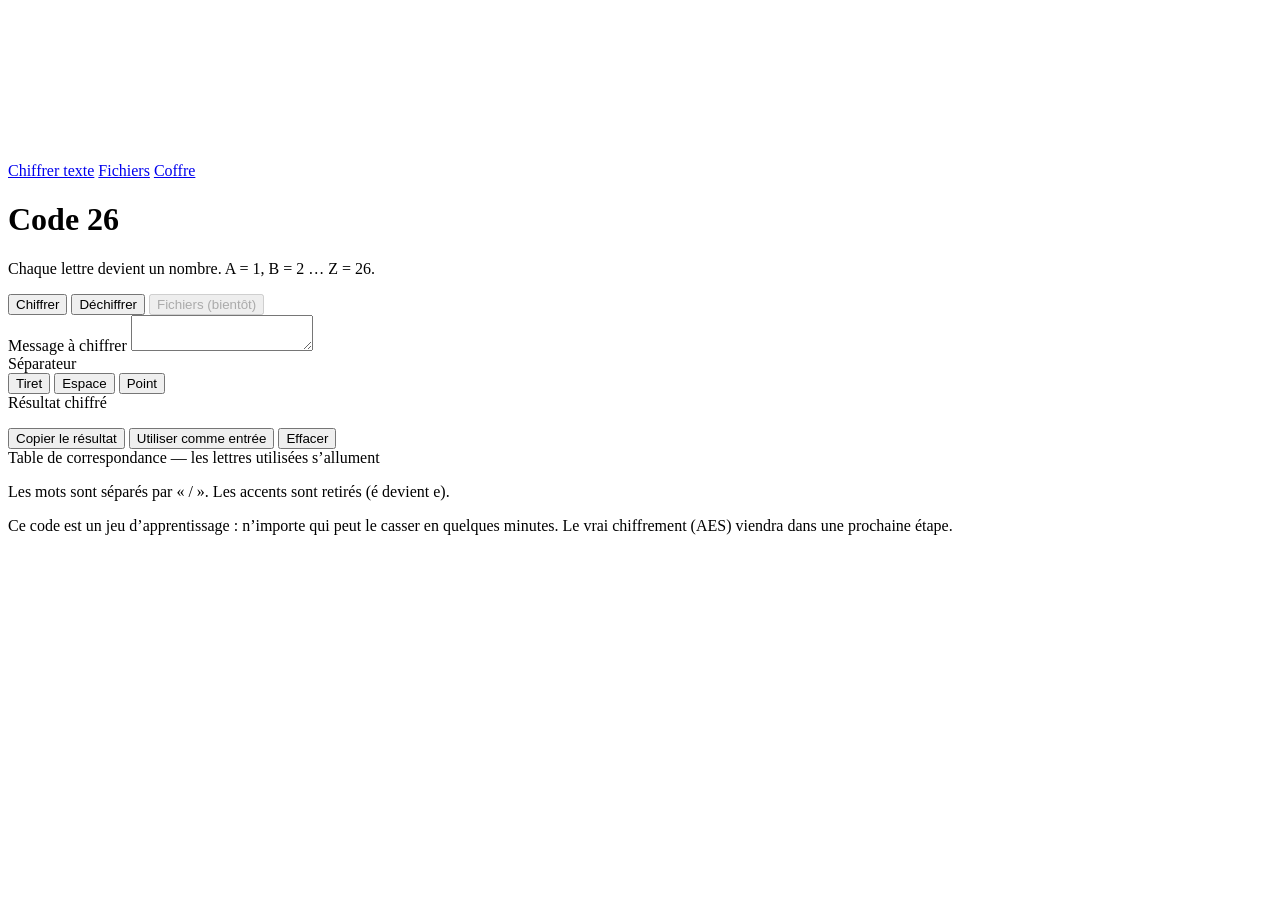
==== index.html @ 34f9f1ea "Rename INDEX.HTML to index.html" ====
<!DOCTYPE html>
<html lang="fr">
<head>
<meta charset="UTF-8">
<meta name="viewport" content="width=device-width, initial-scale=1, viewport-fit=cover">
<title>Code 26 – Chiffrer et déchiffrer</title>
<link rel="preconnect" href="https://fonts.googleapis.com">
<link rel="preconnect" href="https://fonts.gstatic.com" crossorigin>
<link href="https://fonts.googleapis.com/css2?family=Chakra+Petch:wght@400;600;700&family=JetBrains+Mono:wght@400;600&display=swap" rel="stylesheet">
<link rel="stylesheet" href="assets/style.css">
</head>
<body>
<canvas id="rain" aria-hidden="true"></canvas>
<div class="veil" aria-hidden="true"></div>

<nav class="topnav" aria-label="Navigation du projet">
  <a href="index.html" aria-current="page">Chiffrer texte</a>
  <a href="fichiers.html">Fichiers</a>
  <a href="coffre.html">Coffre</a>
</nav>

<main class="wrap">
  <h1>Code 26</h1>
  <p class="sub">Chaque lettre devient un nombre. A = 1, B = 2 … Z = 26.</p>
  <div id="demo" aria-hidden="true"></div>

  <section class="card" aria-label="Chiffrer et déchiffrer">
    <div class="tabs" role="tablist">
      <button class="tab" role="tab" id="tab-enc" aria-selected="true">Chiffrer</button>
      <button class="tab" role="tab" id="tab-dec" aria-selected="false">Déchiffrer</button>
      <button class="tab" role="tab" disabled title="Bientôt disponible">Fichiers (bientôt)</button>
    </div>

    <label for="inp" id="lbl-in">Message à chiffrer</label>
    <textarea id="inp" spellcheck="false" autocomplete="off" autocapitalize="off"></textarea>

    <div class="row" id="sepRow">
      <span class="lbl" style="margin:0">Séparateur</span>
      <div class="seg" role="group" aria-label="Séparateur entre les nombres">
        <button type="button" data-sep="-" aria-pressed="true">Tiret</button>
        <button type="button" data-sep=" " aria-pressed="false">Espace</button>
        <button type="button" data-sep="." aria-pressed="false">Point</button>
      </div>
    </div>

    <div class="lbl" id="lbl-out">Résultat chiffré</div>
    <div class="out" id="out" aria-live="polite" aria-labelledby="lbl-out"></div>
    <p class="status" id="status" role="status"></p>

    <div class="actions">
      <button class="btn main" id="copy" type="button">Copier le résultat</button>
      <button class="btn" id="swap" type="button">Utiliser comme entrée</button>
      <button class="btn" id="clear" type="button">Effacer</button>
    </div>
  </section>

  <section class="card" aria-label="Table de correspondance">
    <div class="lbl">Table de correspondance — les lettres utilisées s’allument</div>
    <div class="table" id="table"></div>
    <p class="note">Les mots sont séparés par « / ». Les accents sont retirés (é devient e).</p>
  </section>

  <p class="note">Ce code est un jeu d’apprentissage : n’importe qui peut le casser en quelques minutes. Le vrai chiffrement (AES) viendra dans une prochaine étape.</p>
</main>

<script>
const $ = id => document.getElementById(id);

//CORE
function clean(t){
  return t.replace(/œ/gi,'oe').replace(/æ/gi,'ae').replace(/ß/g,'ss')
    .normalize('NFD').replace(/[\u0300-\u036f]/g,'').toUpperCase();
}
function encode(t, sep){
  const words = clean(t).split(/\s+/).filter(Boolean);
  const out = [], used = new Set();
  let ignored = 0, count = 0;
  for (const w of words){
    const codes = [];
    for (const ch of w){
      const c = ch.charCodeAt(0);
      if (c >= 65 && c <= 90){ codes.push(c - 64); used.add(c - 64); count++; }
      else ignored++;
    }
    if (codes.length) out.push(codes.join(sep));
  }
  return { text: out.join(' / '), ignored, used, count, bad: [] };
}
function decode(t){
  const words = t.split(/\s*[\/|]\s*/).map(w => w.trim()).filter(Boolean);
  const used = new Set(), bad = [];
  let count = 0;
  const out = words.map(w => w.split(/[\s\-.,;:_]+/).filter(Boolean).map(tok => {
    if (/^\d{1,2}$/.test(tok)){
  status.classList.toggle('warn', warn);
}

function setMode(m){
  vals[mode] = inp.value;
  mode = m;
  inp.value = vals[m];
  const enc = m === 'enc';
  $('tab-enc').setAttribute('aria-selected', enc);
  $('tab-dec').setAttribute('aria-selected', !enc);
  $('lbl-in').textContent = enc ? 'Message à chiffrer' : 'Chiffres à déchiffrer';
  $('lbl-out').textContent = enc ? 'Résultat chiffré' : 'Message déchiffré';
  inp.placeholder = enc ? 'Écris ton message ici…' : 'Exemple : 1-20-20-5-14-20-9-15-14';
  $('sepRow').hidden = !enc;
  lastText = null;
  update();
}

$('tab-enc').onclick = () => { if (mode !== 'enc') setMode('enc'); };
$('tab-dec').onclick = () => { if (mode !== 'dec') setMode('dec'); };
inp.addEventListener('input', update);

document.querySelectorAll('.seg button').forEach(b => {
  b.onclick = () => {
    sep = b.dataset.sep;
    document.querySelectorAll('.seg button').forEach(x => x.setAttribute('aria-pressed', x === b));
    update();
  };
});

function flashStatus(t){
  status.classList.remove('warn');
  status.textContent = t;
  setTimeout(update, 1500);
}
function copyText(t){
  if (navigator.clipboard && window.isSecureContext) return navigator.clipboard.writeText(t);
  return new Promise((res, rej) => {
    const ta = document.createElement('textarea');
    ta.value = t; ta.style.position = 'fixed'; ta.style.opacity = '0';
    document.body.appendChild(ta); ta.select();
    try { document.execCommand('copy') ? res() : rej(); } catch (e) { rej(); }
    ta.remove();
  });
}
$('copy').onclick = () => {
  const t = out.textContent;
  if (!t) return flashStatus('Rien à copier pour le moment.');
  copyText(t).then(() => flashStatus('Copié.'), () => flashStatus('Copie impossible : sélectionne le texte à la main.'));
};
$('swap').onclick = () => {
  const t = out.textContent;
  if (!t) return flashStatus('Rien à utiliser pour le moment.');
  const next = mode === 'enc' ? 'dec' : 'enc';
  setMode(next);
  inp.value = t; vals[next] = t;
  update();
};
$('clear').onclick = () => { inp.value = ''; vals[mode] = ''; update(); inp.focus(); };

// Démo d'arrivée : ATTENTION se transforme en nombres
(function(){
  const demo = $('demo'), word = 'ATTENTION';
  const reduce = matchMedia('(prefers-reduced-motion: reduce)').matches;
  [...word].forEach((ch, i) => {
    const s = document.createElement('span');
    s.className = 'dg';
    s.innerHTML = '<b>' + ch + '</b><i>' + (ch.charCodeAt(0) - 64) + '</i>';
    demo.appendChild(s);
    if (reduce) s.classList.add('on');
    else setTimeout(() => s.classList.add('on'), 700 + i * 120);
  });
})();

setMode('enc');
</script>
<script src="assets/rain.js"></script>
</body>
</html>
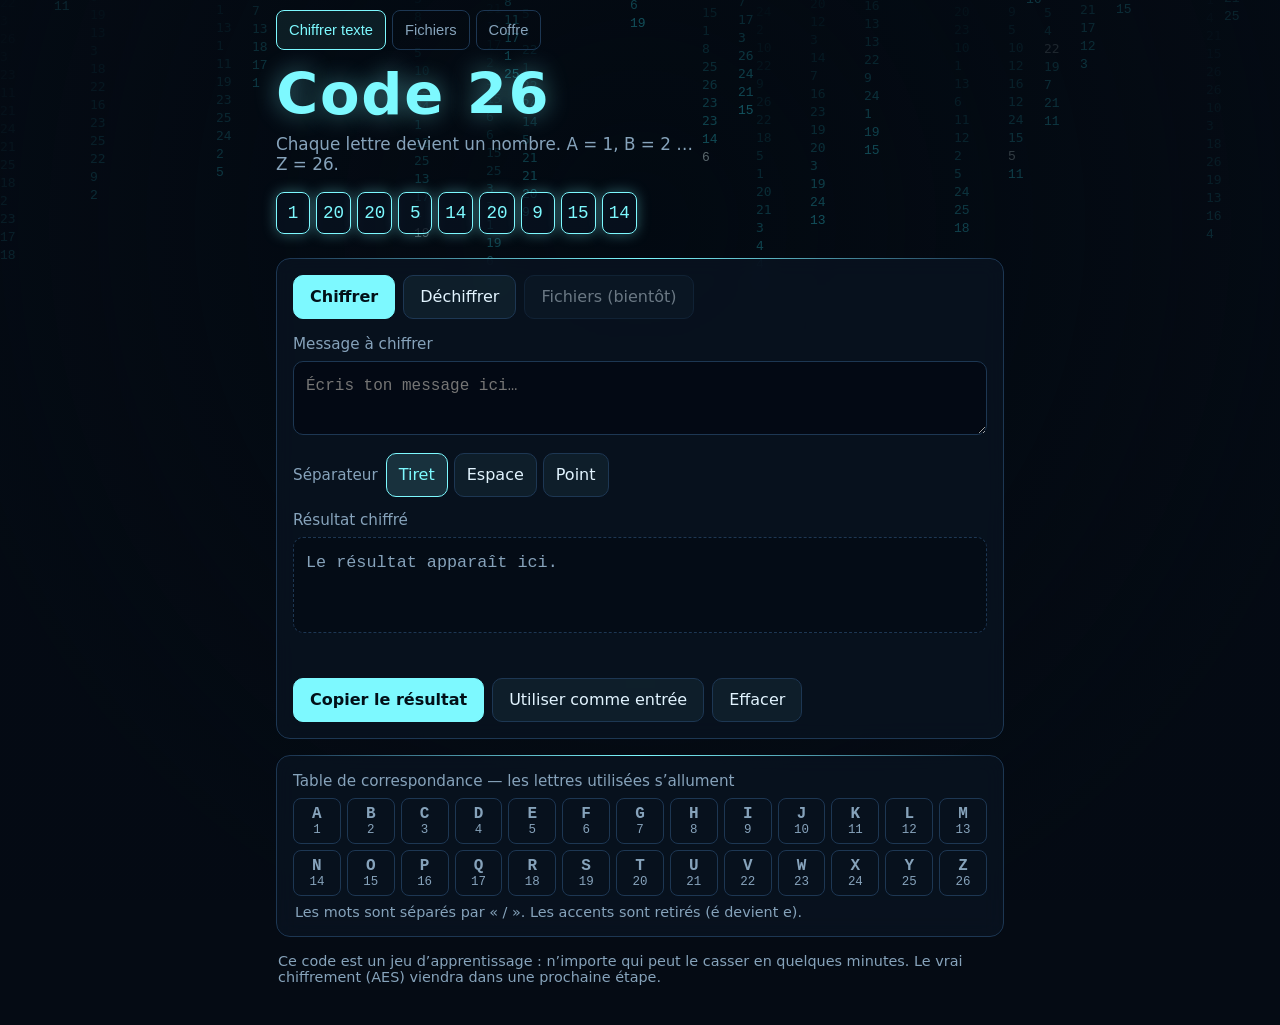
==== commit 3208394a: "Add files via upload" ====
--- a/index.html
+++ b/index.html
@@ -92,7 +92,53 @@
   let count = 0;
   const out = words.map(w => w.split(/[\s\-.,;:_]+/).filter(Boolean).map(tok => {
     if (/^\d{1,2}$/.test(tok)){
-  status.classList.toggle('warn', warn);
+      const n = Number(tok);
+      if (n >= 1 && n <= 26){ used.add(n); count++; return String.fromCharCode(64 + n); }
+    }
+    bad.push(tok);
+    return '?';
+  }).join(''));
+  return { text: out.join(' '), ignored: 0, used, count, bad };
+}
+//ENDCORE
+
+let mode = 'enc', sep = '-';
+const vals = { enc: 'Attention', dec: '' };
+const inp = $('inp'), out = $('out'), statusEl = $('status');
+let lastText = null;
+
+// Table de correspondance
+const table = $('table');
+for (let i = 1; i <= 26; i++){
+  const d = document.createElement('div');
+  d.className = 'cell'; d.id = 'c' + i;
+  d.innerHTML = '<b>' + String.fromCharCode(64 + i) + '</b><span>' + i + '</span>';
+  table.appendChild(d);
+}
+
+function update(){
+  const r = mode === 'enc' ? encode(inp.value, sep) : decode(inp.value);
+  out.textContent = r.text;
+  if (r.text !== lastText){
+    out.classList.remove('flash'); void out.offsetWidth; out.classList.add('flash');
+    lastText = r.text;
+  }
+  for (let i = 1; i <= 26; i++) $('c' + i).classList.toggle('on', r.used.has(i));
+
+  let msg = '', warn = false;
+  if (!inp.value.trim()) msg = '';
+  else if (r.bad.length){
+    warn = true;
+    const list = [...new Set(r.bad)].slice(0, 4).join(', ');
+    msg = 'Valeur invalide : ' + list + '. Utilise des nombres de 1 à 26, séparés par un tiret, un espace ou un point.';
+  } else if (mode === 'enc'){
+    msg = r.count + (r.count > 1 ? ' lettres chiffrées' : ' lettre chiffrée');
+    if (r.ignored){ warn = true; msg += ' · ' + r.ignored + (r.ignored > 1 ? ' caractères ignorés' : ' caractère ignoré') + ' (chiffres, ponctuation)'; }
+  } else {
+    msg = r.count + (r.count > 1 ? ' lettres déchiffrées' : ' lettre déchiffrée');
+  }
+  statusEl.textContent = msg;
+  statusEl.classList.toggle('warn', warn);
 }
 
 function setMode(m){
@@ -123,8 +169,8 @@
 });
 
 function flashStatus(t){
-  status.classList.remove('warn');
-  status.textContent = t;
+  statusEl.classList.remove('warn');
+  statusEl.textContent = t;
   setTimeout(update, 1500);
 }
 function copyText(t){
--- a/assets/style.css
+++ b/assets/style.css
@@ -0,0 +1,64 @@
+:root{--bg:#050b14;--panel:rgba(9,19,33,.8);--line:#1d3753;--ice:#7df9ff;--amber:#ffb347;--text:#e2f4ff;--muted:#86a3bb;color-scheme:dark}
+*{box-sizing:border-box}
+html,body{margin:0;background:var(--bg);color:var(--text);font-family:'Chakra Petch',system-ui,sans-serif;-webkit-text-size-adjust:100%}
+#rain{position:fixed;inset:0;width:100%;height:100%;z-index:0;opacity:.42;pointer-events:none}
+.veil{position:fixed;inset:0;z-index:0;pointer-events:none;background:radial-gradient(ellipse at 50% 25%,rgba(5,11,20,0) 0,rgba(5,11,20,.82) 80%)}
+.wrap{position:relative;z-index:1;max-width:760px;margin:0 auto;padding:max(16px,env(safe-area-inset-top)) 16px max(36px,env(safe-area-inset-bottom))}
+h1{margin:0;font-size:clamp(2.2rem,9vw,3.6rem);line-height:1;font-weight:700;letter-spacing:.03em;color:var(--ice);text-shadow:0 0 24px rgba(125,249,255,.45)}
+.sub{margin:10px 0 18px;color:var(--muted);font-size:1.05rem;max-width:40ch}
+#demo{display:flex;flex-wrap:wrap;gap:6px;margin:0 0 24px;font-family:'JetBrains Mono',ui-monospace,monospace}
+.dg{min-width:34px;height:42px;padding:0 6px;display:inline-flex;align-items:center;justify-content:center;border:1px solid var(--line);border-radius:8px;background:rgba(9,19,33,.7);font-size:1.1rem;color:var(--text)}
+.dg i{display:none;font-style:normal;color:var(--ice)}
+.dg.on{border-color:var(--ice);box-shadow:0 0 14px rgba(125,249,255,.35)}
+.dg.on b{display:none}
+.dg.on i{display:inline;animation:pop .35s ease-out}
+@keyframes pop{from{transform:translateY(-6px) scale(.7);opacity:0}to{transform:none;opacity:1}}
+
+/* Navigation */
+nav.topnav{position:relative;z-index:1;display:flex;gap:6px;flex-wrap:wrap;max-width:760px;margin:0 auto;padding:max(10px,env(safe-area-inset-top)) 16px 0}
+nav.topnav a{font-family:'Chakra Petch',sans-serif;font-size:.92rem;color:var(--muted);text-decoration:none;border:1px solid var(--line);border-radius:8px;padding:8px 12px;min-height:40px;display:inline-flex;align-items:center;transition:border-color .15s,color .15s}
+nav.topnav a:hover{border-color:var(--ice);color:var(--ice)}
+nav.topnav a[aria-current="page"]{border-color:var(--ice);color:var(--ice);background:rgba(125,249,255,.08)}
+
+.card{position:relative;background:var(--panel);border:1px solid var(--line);border-radius:14px;padding:16px;backdrop-filter:blur(10px);-webkit-backdrop-filter:blur(10px);margin-bottom:16px}
+.card::before{content:"";position:absolute;left:16px;right:16px;top:-1px;height:1px;background:linear-gradient(90deg,transparent,var(--ice),transparent)}
+.tabs{display:flex;gap:8px;margin-bottom:16px;flex-wrap:wrap}
+.tab,.btn,.seg button{font:inherit;color:var(--text);background:rgba(125,249,255,.06);border:1px solid var(--line);border-radius:10px;min-height:44px;padding:0 16px;cursor:pointer;transition:background .15s,border-color .15s,color .15s}
+.tab[aria-selected="true"]{background:var(--ice);color:#021018;border-color:var(--ice);font-weight:600}
+.tab:disabled{opacity:.45;cursor:not-allowed}
+.tab:not(:disabled):not([aria-selected="true"]):hover,.btn:hover,.seg button:hover{border-color:var(--ice)}
+:focus-visible{outline:2px solid var(--amber);outline-offset:2px}
+label,.lbl{display:block;margin:0 0 8px;color:var(--muted);font-size:.95rem}
+textarea,input[type=password],input[type=email],input[type=text]{width:100%;min-height:44px;resize:vertical;font-family:'JetBrains Mono',ui-monospace,monospace;font-size:16px;line-height:1.5;color:var(--text);background:rgba(2,8,16,.7);border:1px solid var(--line);border-radius:10px;padding:12px}
+textarea:focus,input:focus{outline:none;border-color:var(--ice);box-shadow:0 0 0 3px rgba(125,249,255,.18)}
+.row{display:flex;gap:8px;flex-wrap:wrap;align-items:center;margin:14px 0}
+.seg{display:inline-flex;gap:6px}
+.seg button{padding:0 12px}
+.seg button[aria-pressed="true"]{border-color:var(--ice);color:var(--ice);background:rgba(125,249,255,.14)}
+.out{min-height:96px;font-family:'JetBrains Mono',ui-monospace,monospace;font-size:1.05rem;line-height:1.6;word-break:break-word;white-space:pre-wrap;color:var(--ice);border:1px dashed var(--line);border-radius:10px;padding:12px;background:rgba(2,8,16,.5)}
+.out:empty::before{content:"Le résultat apparaît ici.";color:var(--muted)}
+.flash{animation:flash .6s ease-out}
+@keyframes flash{from{box-shadow:0 0 22px rgba(125,249,255,.6);border-color:var(--ice)}to{box-shadow:none}}
+.status{min-height:1.4em;margin:10px 0 0;font-size:.95rem;color:var(--muted)}
+.status.warn{color:var(--amber)}
+.status.ok{color:#7dffa0}
+.actions{display:flex;gap:8px;flex-wrap:wrap;margin-top:14px}
+.btn.main{background:var(--ice);color:#021018;border-color:var(--ice);font-weight:600}
+.btn.main:hover{background:#a8fcff}
+.table{display:grid;grid-template-columns:repeat(9,1fr);gap:6px}
+.cell{display:flex;flex-direction:column;align-items:center;padding:6px 0;border:1px solid var(--line);border-radius:8px;font-family:'JetBrains Mono',ui-monospace,monospace;color:var(--muted);transition:all .2s}
+.cell b{font-size:1rem;font-weight:600}
+.cell span{font-size:.78rem}
+.cell.on{border-color:var(--ice);color:var(--ice);background:rgba(125,249,255,.12);box-shadow:0 0 10px rgba(125,249,255,.25)}
+.note{color:var(--muted);font-size:.9rem;margin:8px 2px 0}
+.filebox{border:1px dashed var(--line);border-radius:10px;padding:18px;text-align:center;cursor:pointer;transition:border-color .15s}
+.filebox:hover,.filebox.drag{border-color:var(--ice);background:rgba(125,249,255,.05)}
+.filebox input{display:none}
+.filelist{list-style:none;margin:12px 0 0;padding:0;display:flex;flex-direction:column;gap:6px}
+.filelist li{display:flex;justify-content:space-between;gap:8px;border:1px solid var(--line);border-radius:8px;padding:8px 10px;font-size:.92rem}
+.filelist button{background:none;border:none;color:var(--muted);cursor:pointer;font-size:1rem;line-height:1;padding:0 4px}
+.filelist button:hover{color:var(--amber)}
+progress{width:100%;height:8px;accent-color:var(--ice);border-radius:4px;overflow:hidden}
+[hidden]{display:none!important}
+@media(min-width:560px){.table{grid-template-columns:repeat(13,1fr)}}
+@media(prefers-reduced-motion:reduce){*{animation:none!important;transition:none!important}}
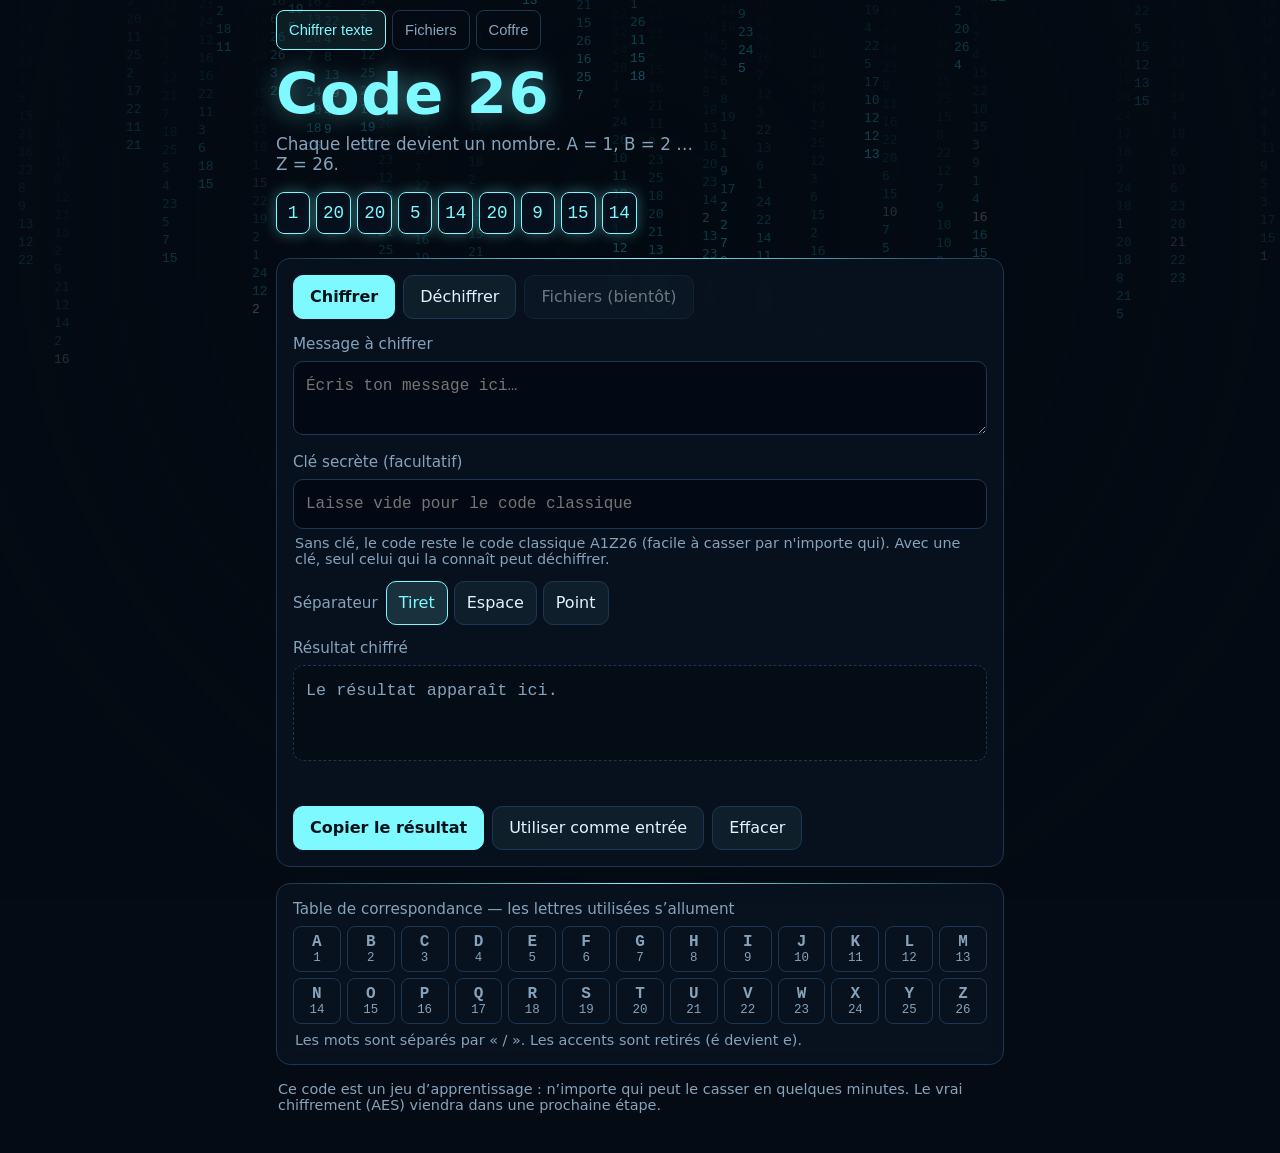
==== commit 9236883d: "Add secret key input and modify encode/decode logic Added optional secret key input and updated enco" ====
--- a/index.html
+++ b/index.html
@@ -34,6 +34,10 @@
     <label for="inp" id="lbl-in">Message à chiffrer</label>
     <textarea id="inp" spellcheck="false" autocomplete="off" autocapitalize="off"></textarea>
 
+    <label for="keyInp" style="margin-top:14px">Clé secrète (facultatif)</label>
+    <input type="text" id="keyInp" spellcheck="false" autocomplete="off" autocapitalize="off" placeholder="Laisse vide pour le code classique">
+    <p class="note" id="keyNote" style="margin:6px 2px 0">Sans clé, le code reste le code classique A1Z26 (facile à casser par n'importe qui). Avec une clé, seul celui qui la connaît peut déchiffrer.</p>
+
     <div class="row" id="sepRow">
       <span class="lbl" style="margin:0">Séparateur</span>
       <div class="seg" role="group" aria-label="Séparateur entre les nombres">
@@ -71,30 +75,46 @@
   return t.replace(/œ/gi,'oe').replace(/æ/gi,'ae').replace(/ß/g,'ss')
     .normalize('NFD').replace(/[\u0300-\u036f]/g,'').toUpperCase();
 }
-function encode(t, sep){
+function keyShifts(key){
+  const s = clean(key || '').split('').map(c => c.charCodeAt(0) - 64).filter(n => n >= 1 && n <= 26);
+  return s.length ? s : [0];
+}
+function encode(t, sep, key){
+  const shifts = keyShifts(key);
   const words = clean(t).split(/\s+/).filter(Boolean);
   const out = [], used = new Set();
-  let ignored = 0, count = 0;
+  let ignored = 0, count = 0, ki = 0;
   for (const w of words){
     const codes = [];
     for (const ch of w){
       const c = ch.charCodeAt(0);
-      if (c >= 65 && c <= 90){ codes.push(c - 64); used.add(c - 64); count++; }
-      else ignored++;
+      if (c >= 65 && c <= 90){
+        const base = c - 64;
+        const shift = shifts[ki % shifts.length]; ki++;
+        const val = ((base - 1 + shift) % 26 + 26) % 26 + 1;
+        codes.push(val); used.add(val); count++;
+      } else ignored++;
     }
     if (codes.length) out.push(codes.join(sep));
   }
   return { text: out.join(' / '), ignored, used, count, bad: [] };
 }
-function decode(t){
+function decode(t, key){
+  const shifts = keyShifts(key);
   const words = t.split(/\s*[\/|]\s*/).map(w => w.trim()).filter(Boolean);
   const used = new Set(), bad = [];
-  let count = 0;
+  let count = 0, ki = 0;
   const out = words.map(w => w.split(/[\s\-.,;:_]+/).filter(Boolean).map(tok => {
     if (/^\d{1,2}$/.test(tok)){
       const n = Number(tok);
-      if (n >= 1 && n <= 26){ used.add(n); count++; return String.fromCharCode(64 + n); }
+      if (n >= 1 && n <= 26){
+        const shift = shifts[ki % shifts.length]; ki++;
+        const base = (((n - 1 - shift) % 26) + 26) % 26 + 1;
+        used.add(n); count++;
+        return String.fromCharCode(64 + base);
+      }
     }
+    ki++;
     bad.push(tok);
     return '?';
   }).join(''));
@@ -104,7 +124,7 @@
 
 let mode = 'enc', sep = '-';
 const vals = { enc: 'Attention', dec: '' };
-const inp = $('inp'), out = $('out'), statusEl = $('status');
+const inp = $('inp'), out = $('out'), statusEl = $('status'), keyInp = $('keyInp');
 let lastText = null;
 
 // Table de correspondance
@@ -117,7 +137,7 @@
 }
 
 function update(){
-  const r = mode === 'enc' ? encode(inp.value, sep) : decode(inp.value);
+  const r = mode === 'enc' ? encode(inp.value, sep, keyInp.value) : decode(inp.value, keyInp.value);
   out.textContent = r.text;
   if (r.text !== lastText){
     out.classList.remove('flash'); void out.offsetWidth; out.classList.add('flash');
@@ -137,6 +157,7 @@
   } else {
     msg = r.count + (r.count > 1 ? ' lettres déchiffrées' : ' lettre déchiffrée');
   }
+  if (msg && keyInp.value.trim()) msg += ' · clé active';
   statusEl.textContent = msg;
   statusEl.classList.toggle('warn', warn);
 }
@@ -159,6 +180,7 @@
 $('tab-enc').onclick = () => { if (mode !== 'enc') setMode('enc'); };
 $('tab-dec').onclick = () => { if (mode !== 'dec') setMode('dec'); };
 inp.addEventListener('input', update);
+keyInp.addEventListener('input', update);
 
 document.querySelectorAll('.seg button').forEach(b => {
   b.onclick = () => {
--- a/assets/style.css
+++ b/assets/style.css
@@ -51,6 +51,11 @@
 .cell span{font-size:.78rem}
 .cell.on{border-color:var(--ice);color:var(--ice);background:rgba(125,249,255,.12);box-shadow:0 0 10px rgba(125,249,255,.25)}
 .note{color:var(--muted);font-size:.9rem;margin:8px 2px 0}
+.profile-row{display:flex;gap:14px;align-items:center}
+.avatar{width:56px;height:56px;min-width:56px;border-radius:50%;object-fit:cover;background:rgba(125,249,255,.12);border:1px solid var(--line);display:flex;align-items:center;justify-content:center;font-weight:700;color:var(--ice);font-size:1.3rem;overflow:hidden;cursor:pointer}
+.avatar img{width:100%;height:100%;object-fit:cover}
+.profile-name{font-size:1.25rem;font-weight:700;color:var(--text);margin:0}
+.profile-email{font-size:.85rem;color:var(--muted);margin:2px 0 0}
 .filebox{border:1px dashed var(--line);border-radius:10px;padding:18px;text-align:center;cursor:pointer;transition:border-color .15s}
 .filebox:hover,.filebox.drag{border-color:var(--ice);background:rgba(125,249,255,.05)}
 .filebox input{display:none}
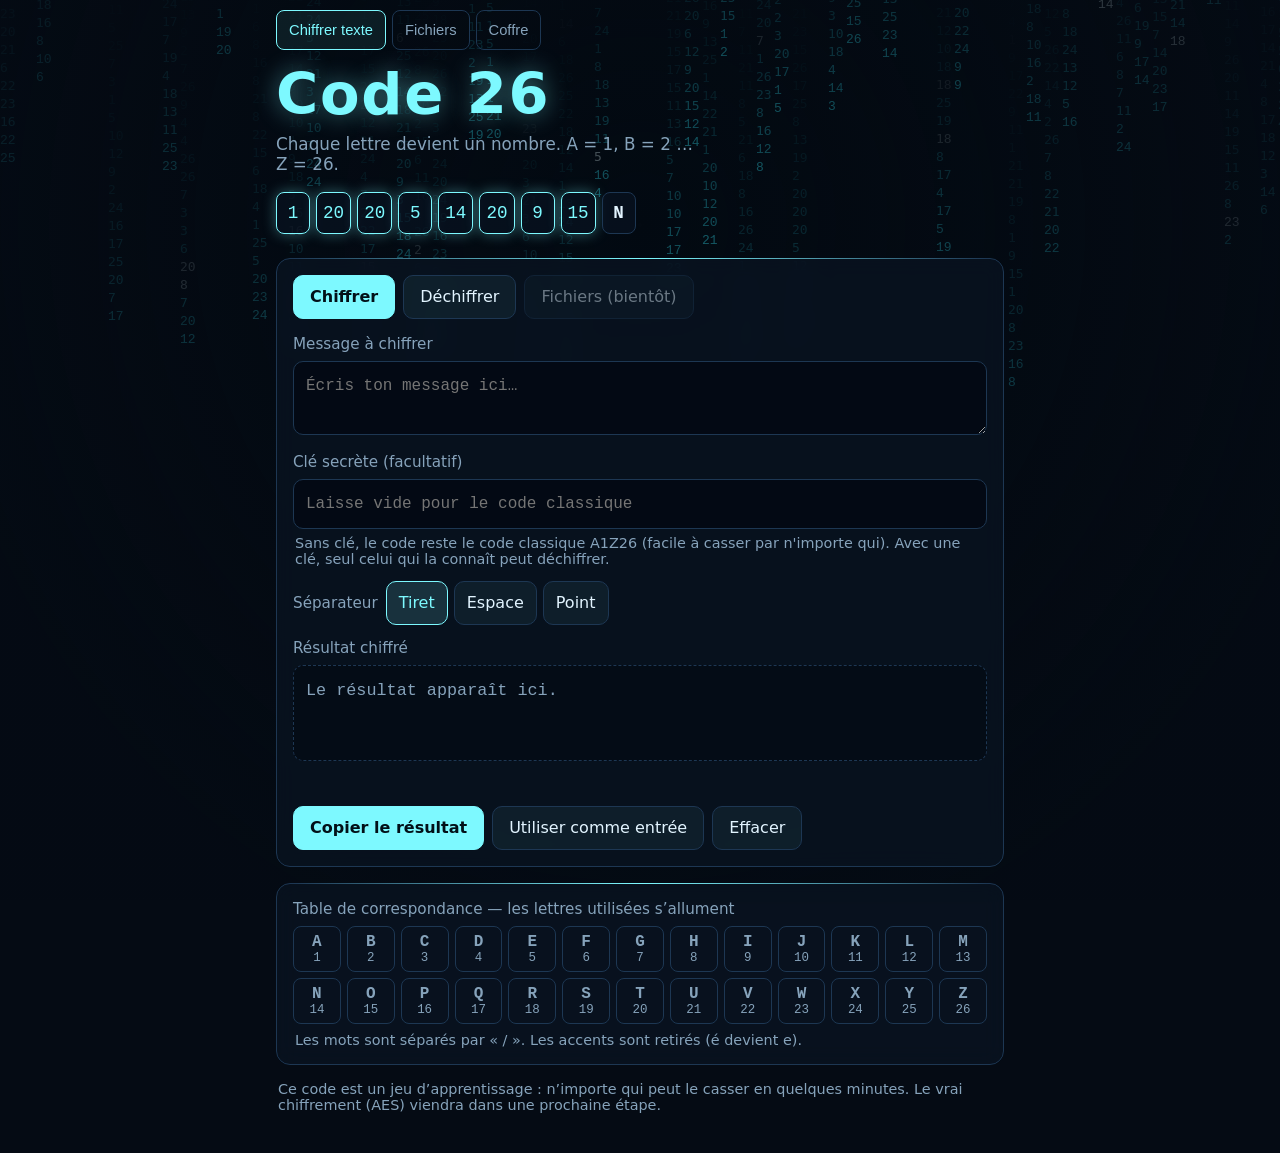
==== commit 61cc1032: "Add PWA support with manifest and service worker" ====
--- a/index.html
+++ b/index.html
@@ -8,6 +8,11 @@
 <link rel="preconnect" href="https://fonts.gstatic.com" crossorigin>
 <link href="https://fonts.googleapis.com/css2?family=Chakra+Petch:wght@400;600;700&family=JetBrains+Mono:wght@400;600&display=swap" rel="stylesheet">
 <link rel="stylesheet" href="assets/style.css">
+<link rel="manifest" href="manifest.json">
+<meta name="theme-color" content="#050b14">
+<link rel="apple-touch-icon" href="assets/icons/icon-192.png">
+<meta name="apple-mobile-web-app-capable" content="yes">
+<meta name="apple-mobile-web-app-status-bar-style" content="black-translucent">
 </head>
 <body>
 <canvas id="rain" aria-hidden="true"></canvas>
@@ -237,5 +242,6 @@
 setMode('enc');
 </script>
 <script src="assets/rain.js"></script>
+<script src="assets/register-sw.js"></script>
 </body>
 </html>
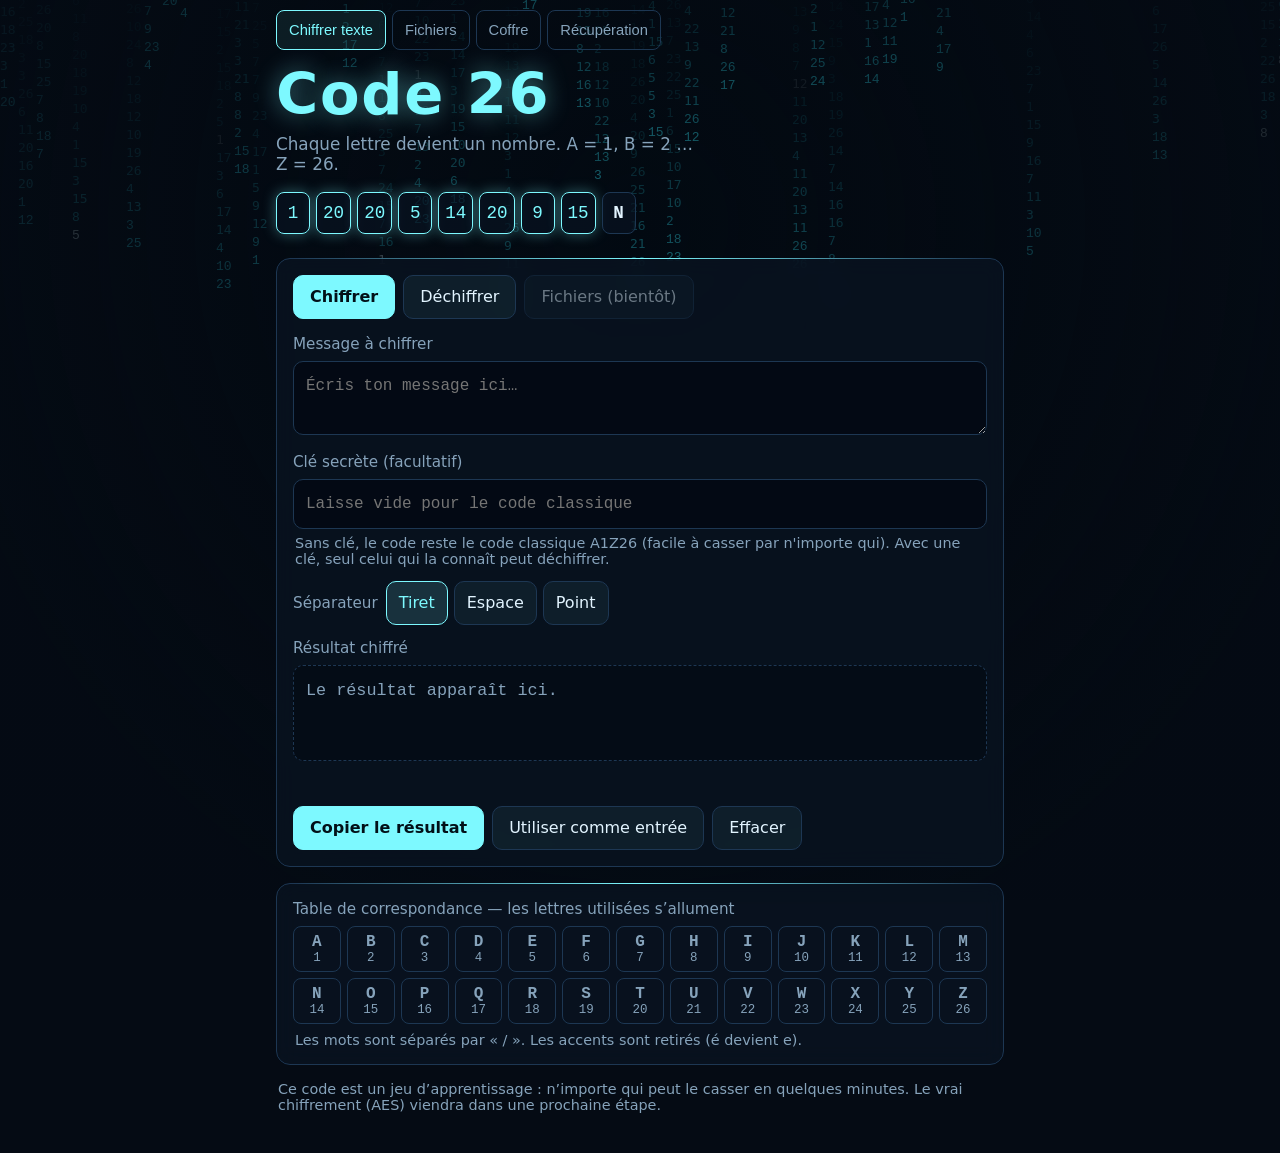
==== commit 8cb1f016: "Add 'Récupération' link to navigation" ====
--- a/index.html
+++ b/index.html
@@ -22,6 +22,7 @@
   <a href="index.html" aria-current="page">Chiffrer texte</a>
   <a href="fichiers.html">Fichiers</a>
   <a href="coffre.html">Coffre</a>
+  <a href="recuperation.html">Récupération</a>
 </nav>
 
 <main class="wrap">
